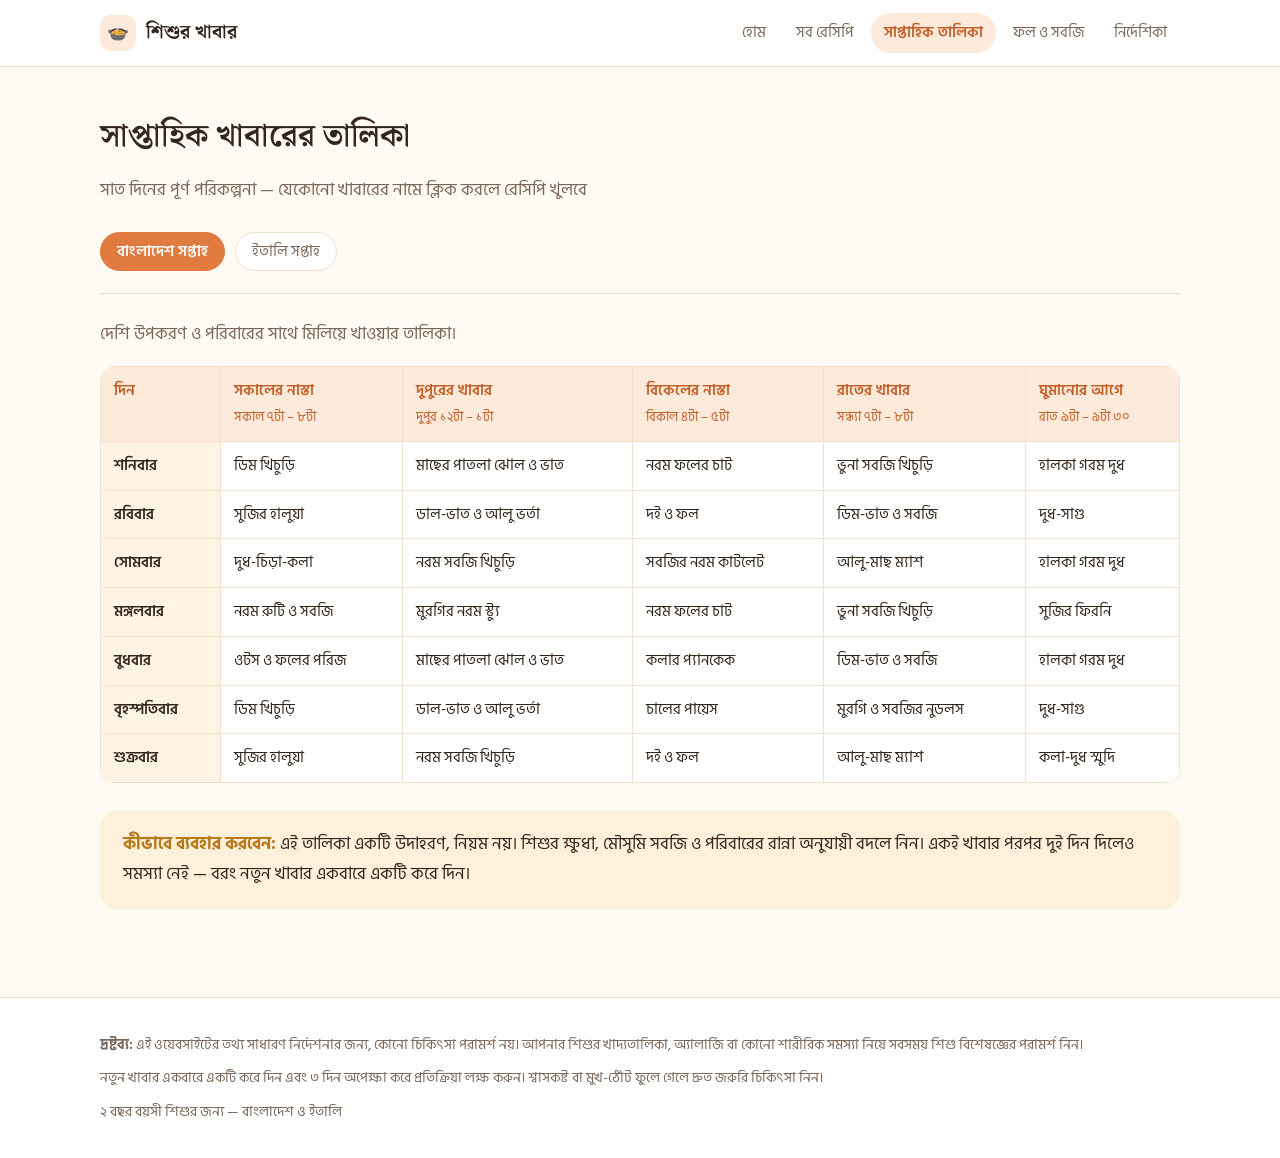
==== meal-plan.html @ a782767d "শিশুর খাবার — Bangla baby-food recipe site for Bangladesh and Italy 32 recipes across five meal time" ====
<!DOCTYPE html>
<html lang="bn">
<head>
<meta charset="utf-8">
<meta name="viewport" content="width=device-width, initial-scale=1">
<title>সাপ্তাহিক খাবারের তালিকা — শিশুর খাবার</title>
<meta name="description" content="বাংলাদেশ ও ইতালির জন্য আলাদা সাত দিনের খাবারের তালিকা — পাঁচ বেলার পূর্ণ পরিকল্পনা।">
<link rel="icon" href="images/favicon.svg" type="image/svg+xml">
<link rel="preconnect" href="https://fonts.googleapis.com">
<link rel="preconnect" href="https://fonts.gstatic.com" crossorigin>
<link href="https://fonts.googleapis.com/css2?family=Hind+Siliguri:wght@400;600;700&family=Noto+Serif+Bengali:wght@500;600;700&display=swap" rel="stylesheet">
<link rel="stylesheet" href="css/style.css">
</head>
<body data-page="plan">

<section>
  <div class="wrap">
    <div class="section-head">
      <h1>সাপ্তাহিক খাবারের তালিকা</h1>
      <p>সাত দিনের পূর্ণ পরিকল্পনা — যেকোনো খাবারের নামে ক্লিক করলে রেসিপি খুলবে</p>
    </div>

    <div class="filters" id="plan-tabs"></div>
    <div id="plan-out"></div>

    <div class="notice" style="margin-top:28px">
      <strong>কীভাবে ব্যবহার করবেন:</strong> এই তালিকা একটি উদাহরণ, নিয়ম নয়।
      শিশুর ক্ষুধা, মৌসুমি সবজি ও পরিবারের রান্না অনুযায়ী বদলে নিন।
      একই খাবার পরপর দুই দিন দিলেও সমস্যা নেই — বরং নতুন খাবার একবারে একটি করে দিন।
    </div>
  </div>
</section>

<script src="js/data.js"></script>
<script src="js/app.js"></script>
</body>
</html>
---- css/style.css ----
/* ============================================================
   শিশুর খাবার — স্টাইলশিট
   ============================================================ */

:root {
  --bg:          #fffaf3;
  --bg-alt:      #fff3e4;
  --surface:     #ffffff;
  --text:        #33261c;
  --text-soft:   #7a6759;
  --line:        #f0e0cc;

  --brand:       #e07a3f;
  --brand-dark:  #c25e26;
  --brand-soft:  #fdeadb;

  --green:       #4a8f5b;
  --green-soft:  #e8f4ea;
  --amber:       #b8791a;
  --amber-soft:  #fdf1dc;

  --radius:      16px;
  --radius-sm:   10px;
  --shadow:      0 2px 4px rgba(80, 50, 25, .05), 0 8px 24px rgba(80, 50, 25, .07);
  --shadow-sm:   0 1px 3px rgba(80, 50, 25, .08);
  --wrap:        1120px;

  --ff-body:     'Hind Siliguri', 'Noto Sans Bengali', system-ui, sans-serif;
  --ff-head:     'Noto Serif Bengali', 'Hind Siliguri', Georgia, serif;
}

@media (prefers-color-scheme: dark) {
  :root {
    --bg:         #191411;
    --bg-alt:     #221a15;
    --surface:    #241c17;
    --text:       #f3e7db;
    --text-soft:  #b3a294;
    --line:       #3a2d24;
    --brand:      #f0955c;
    --brand-dark: #f7b184;
    --brand-soft: #3a2519;
    --green:      #7dbe8d;
    --green-soft: #1e2f22;
    --amber:      #e0ab5c;
    --amber-soft: #33260f;
    --shadow:     0 2px 4px rgba(0,0,0,.2), 0 8px 24px rgba(0,0,0,.3);
    --shadow-sm:  0 1px 3px rgba(0,0,0,.3);
  }
}

* { box-sizing: border-box; }

body {
  margin: 0;
  background: var(--bg);
  color: var(--text);
  font-family: var(--ff-body);
  font-size: 17px;
  line-height: 1.75;
  -webkit-font-smoothing: antialiased;
}

h1, h2, h3, h4 { font-family: var(--ff-head); line-height: 1.4; margin: 0 0 .5em; font-weight: 600; }
h1 { font-size: 2rem; }
h2 { font-size: 1.5rem; }
h3 { font-size: 1.2rem; }
p  { margin: 0 0 1em; }
a  { color: var(--brand-dark); }

img { max-width: 100%; display: block; }

.wrap { max-width: var(--wrap); margin: 0 auto; padding: 0 20px; }
.muted { color: var(--text-soft); }
.center { text-align: center; }

/* ---------------- header ---------------- */
.site-header {
  background: var(--surface);
  border-bottom: 1px solid var(--line);
  position: sticky; top: 0; z-index: 50;
}
.site-header .wrap {
  display: flex; align-items: center; gap: 16px;
  min-height: 66px; flex-wrap: wrap;
}
.logo {
  display: flex; align-items: center; gap: 10px;
  font-family: var(--ff-head); font-size: 1.2rem; font-weight: 700;
  color: var(--text); text-decoration: none; margin-inline-end: auto;
}
.logo-mark {
  width: 36px; height: 36px; border-radius: 11px;
  background: var(--brand-soft); display: grid; place-items: center; font-size: 1.1rem;
}
.nav { display: flex; gap: 4px; flex-wrap: wrap; }
.nav a {
  color: var(--text-soft); text-decoration: none;
  padding: 7px 13px; border-radius: 99px; font-size: .95rem;
  transition: background .15s, color .15s;
}
.nav a:hover { background: var(--bg-alt); color: var(--text); }
.nav a.active { background: var(--brand-soft); color: var(--brand-dark); font-weight: 600; }

/* ---------------- hero ---------------- */
.hero {
  background: linear-gradient(160deg, var(--brand-soft), var(--bg-alt) 70%);
  border-bottom: 1px solid var(--line);
  padding: 56px 0 60px;
}
.hero h1 { font-size: clamp(1.9rem, 5vw, 2.7rem); margin-bottom: .3em; }
.hero p { font-size: 1.08rem; color: var(--text-soft); max-width: 60ch; margin-inline: auto; }
.hero .flags { font-size: 1.6rem; letter-spacing: 6px; margin-bottom: 14px; }

.btn {
  display: inline-block; background: var(--brand); color: #fff;
  padding: 11px 26px; border-radius: 99px; text-decoration: none;
  font-weight: 600; border: none; cursor: pointer; font-family: inherit; font-size: 1rem;
  transition: background .15s, transform .1s;
}
.btn:hover { background: var(--brand-dark); }
.btn:active { transform: translateY(1px); }
.btn-ghost { background: var(--surface); color: var(--brand-dark); border: 1px solid var(--line); }
.btn-ghost:hover { background: var(--bg-alt); }
.btn-row { display: flex; gap: 12px; justify-content: center; flex-wrap: wrap; margin-top: 24px; }

/* ---------------- sections ---------------- */
section { padding: 48px 0; }
.section-head { margin-bottom: 26px; }
.section-head h2 { margin-bottom: .2em; }
.section-head p { color: var(--text-soft); margin: 0; }

/* ---------------- grids & cards ---------------- */
.grid { display: grid; gap: 20px; }
.grid-cat  { grid-template-columns: repeat(auto-fill, minmax(220px, 1fr)); }
.grid-card { grid-template-columns: repeat(auto-fill, minmax(240px, 1fr)); }
.grid-food { grid-template-columns: repeat(auto-fill, minmax(260px, 1fr)); }
.grid-note { grid-template-columns: repeat(auto-fill, minmax(280px, 1fr)); }

.card {
  background: var(--surface); border: 1px solid var(--line);
  border-radius: var(--radius); overflow: hidden;
  text-decoration: none; color: inherit; display: flex; flex-direction: column;
  box-shadow: var(--shadow-sm);
  transition: transform .16s ease, box-shadow .16s ease;
}
a.card:hover { transform: translateY(-3px); box-shadow: var(--shadow); }
.card-img { aspect-ratio: 4 / 3; background: var(--bg-alt); }
.card-img img { width: 100%; height: 100%; object-fit: cover; }
.card-body { padding: 15px 17px 18px; flex: 1; display: flex; flex-direction: column; }
.card-body h3 { margin: 0 0 6px; font-size: 1.08rem; }
.card-body p { font-size: .9rem; color: var(--text-soft); margin: 0 0 12px; flex: 1; }
.card-meta { display: flex; gap: 7px; flex-wrap: wrap; align-items: center; }

.tag {
  font-size: .78rem; padding: 3px 10px; border-radius: 99px;
  background: var(--bg-alt); color: var(--text-soft); white-space: nowrap;
}
.tag-brand { background: var(--brand-soft); color: var(--brand-dark); }

/* category card */
.cat-card { text-align: center; padding: 26px 20px; }
.cat-card img { width: 76px; height: 76px; margin: 0 auto 12px; }
.cat-card h3 { margin-bottom: 2px; }
.cat-card .time { font-size: .85rem; color: var(--brand-dark); margin-bottom: 8px; }
.cat-card p { font-size: .88rem; color: var(--text-soft); margin: 0 0 12px; }
.cat-card .count { font-size: .85rem; font-weight: 600; color: var(--text-soft); }

/* ---------------- filters ---------------- */
.filters {
  display: flex; gap: 10px; flex-wrap: wrap; align-items: center;
  margin-bottom: 26px; padding-bottom: 22px; border-bottom: 1px solid var(--line);
}
.chip {
  border: 1px solid var(--line); background: var(--surface); color: var(--text-soft);
  padding: 7px 16px; border-radius: 99px; cursor: pointer;
  font-family: inherit; font-size: .92rem; transition: all .15s;
}
.chip:hover { border-color: var(--brand); color: var(--brand-dark); }
.chip.on { background: var(--brand); border-color: var(--brand); color: #fff; font-weight: 600; }
.search {
  flex: 1; min-width: 190px; padding: 9px 16px;
  border: 1px solid var(--line); border-radius: 99px;
  background: var(--surface); color: var(--text);
  font-family: inherit; font-size: .95rem;
}
.search:focus { outline: 2px solid var(--brand); outline-offset: 1px; }
.filter-label { font-size: .9rem; color: var(--text-soft); }

/* ---------------- recipe detail ---------------- */
.recipe-head { display: grid; gap: 28px; grid-template-columns: minmax(0, 380px) 1fr; align-items: start; }
.recipe-head img { border-radius: var(--radius); border: 1px solid var(--line); width: 100%; }
.recipe-head h1 { margin-bottom: .2em; }
.badges { display: flex; gap: 8px; flex-wrap: wrap; margin: 14px 0 18px; }

.panel {
  background: var(--surface); border: 1px solid var(--line);
  border-radius: var(--radius); padding: 22px 24px; margin-bottom: 22px;
}
.panel h2 { font-size: 1.2rem; display: flex; align-items: center; gap: 9px; margin-bottom: .6em; }
.panel ul, .panel ol { margin: 0; padding-inline-start: 1.3em; }
.panel ol { list-style-type: bengali; }
.panel li { margin-bottom: .5em; }
.panel li::marker { color: var(--brand); font-weight: 600; }

.panel-good { background: var(--green-soft); border-color: transparent; }
.panel-good h2 { color: var(--green); }
.panel-good li::marker { color: var(--green); }
.panel-warn { background: var(--amber-soft); border-color: transparent; }
.panel-warn h2 { color: var(--amber); }
.panel-warn li::marker { color: var(--amber); }

.two-col { display: grid; gap: 22px; grid-template-columns: 1fr 1fr; align-items: start; }

.backlink {
  display: inline-block; margin-bottom: 18px;
  color: var(--text-soft); text-decoration: none; font-size: .93rem;
}
.backlink:hover { color: var(--brand-dark); }

/* ---------------- meal plan table ---------------- */
.table-scroll { overflow-x: auto; -webkit-overflow-scrolling: touch; }
table.plan {
  width: 100%; min-width: 780px; border-collapse: collapse;
  background: var(--surface); border-radius: var(--radius); overflow: hidden;
  box-shadow: var(--shadow-sm);
}
table.plan th, table.plan td {
  border: 1px solid var(--line); padding: 11px 13px;
  text-align: start; vertical-align: top; font-size: .92rem;
}
table.plan thead th { background: var(--brand-soft); color: var(--brand-dark); font-weight: 600; }
table.plan tbody th { background: var(--bg-alt); white-space: nowrap; font-weight: 600; }
table.plan td a { color: var(--text); text-decoration: none; }
table.plan td a:hover { color: var(--brand-dark); text-decoration: underline; }

/* ---------------- foods ---------------- */
.food-card { padding: 20px 22px; }
.food-card h3 { margin-bottom: 4px; display: flex; align-items: center; gap: 8px; }
.food-card .season { font-size: .82rem; color: var(--brand-dark); margin-bottom: 12px; }
.food-card dt { font-weight: 600; font-size: .85rem; color: var(--text-soft); margin-top: 11px; }
.food-card dd { margin: 2px 0 0; font-size: .92rem; }
.food-card dl { margin: 0; }

/* ---------------- notice / footer ---------------- */
.notice {
  background: var(--amber-soft); border: 1px solid transparent;
  border-radius: var(--radius); padding: 18px 22px; color: var(--text);
}
.notice strong { color: var(--amber); }

.site-footer {
  background: var(--surface); border-top: 1px solid var(--line);
  padding: 34px 0; margin-top: 40px; font-size: .9rem; color: var(--text-soft);
}
.site-footer p { margin: 0 0 .6em; }
.site-footer p:last-child { margin: 0; }

.empty { text-align: center; padding: 60px 20px; color: var(--text-soft); }

/* ---------------- responsive ---------------- */
@media (max-width: 780px) {
  .recipe-head { grid-template-columns: 1fr; }
  .two-col { grid-template-columns: 1fr; }
  .hero { padding: 40px 0 44px; }
  section { padding: 36px 0; }
  body { font-size: 16px; }
  .site-header .wrap { min-height: 58px; padding-block: 8px; }
  .logo { font-size: 1.05rem; }
  .nav a { padding: 6px 10px; font-size: .88rem; }
}

/* ---------------- print (রেসিপি ছাপানোর জন্য) ---------------- */
@media print {
  .site-header, .site-footer, .backlink, .btn, .filters, .no-print { display: none !important; }
  body { background: #fff; color: #000; font-size: 12pt; }
  .panel { border: 1px solid #ccc; background: #fff !important; page-break-inside: avoid; }
  .recipe-head { grid-template-columns: 1fr; }
  .recipe-head img { max-width: 240px; }
  a { text-decoration: none; color: #000; }
}
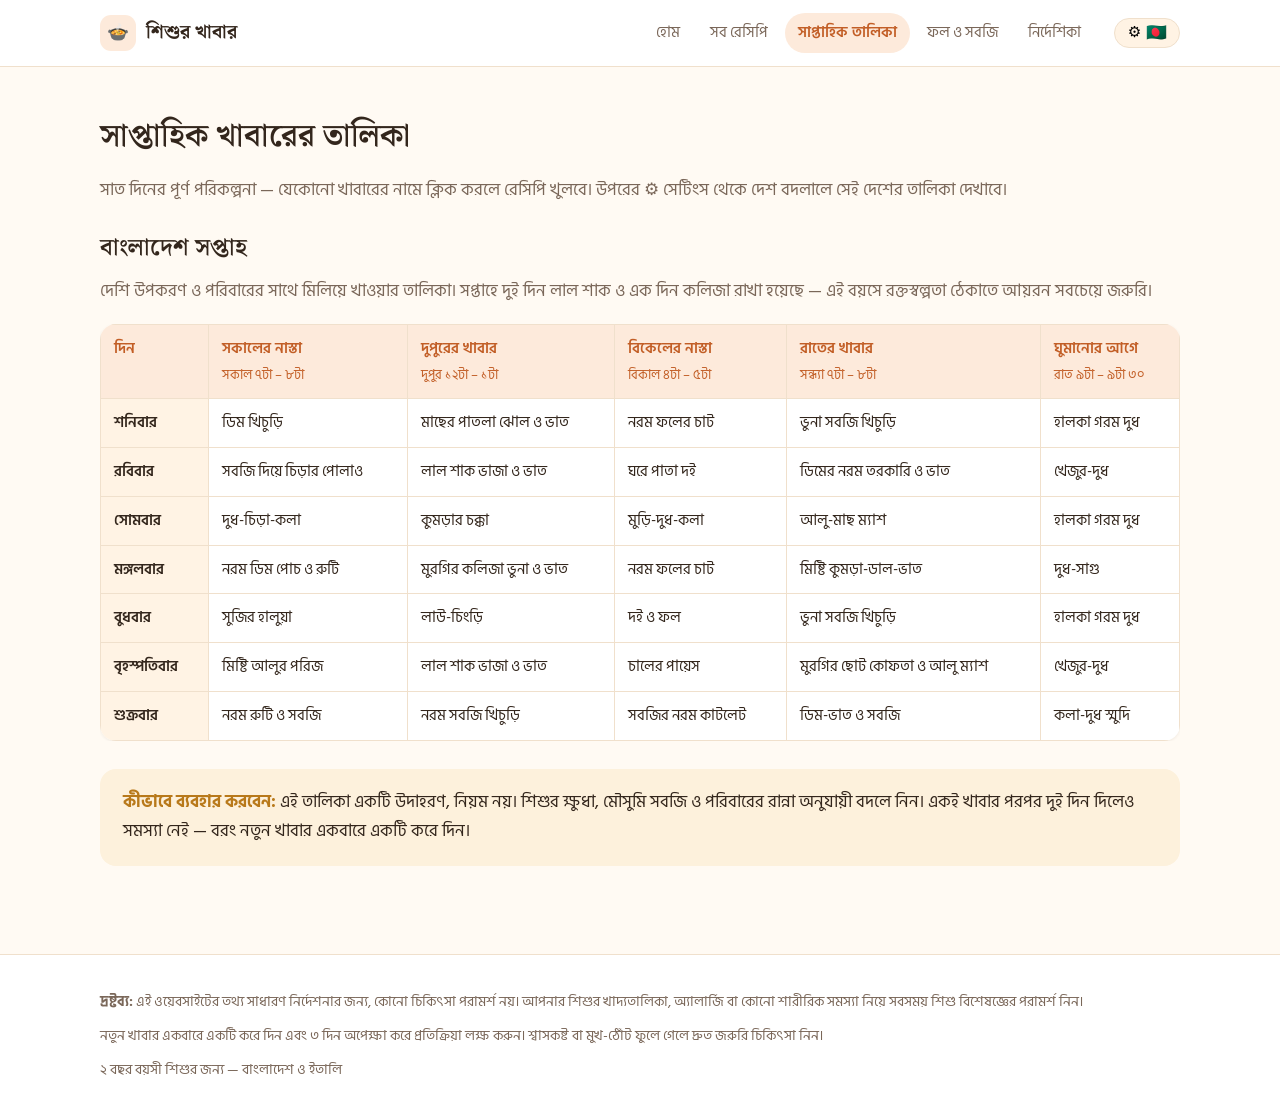
==== commit 490aa495: "Show one country at a time, chosen from a settings menu Bangladeshi and Italian dishes appearing sid" ====
--- a/meal-plan.html
+++ b/meal-plan.html
@@ -17,10 +17,10 @@
   <div class="wrap">
     <div class="section-head">
       <h1>সাপ্তাহিক খাবারের তালিকা</h1>
-      <p>সাত দিনের পূর্ণ পরিকল্পনা — যেকোনো খাবারের নামে ক্লিক করলে রেসিপি খুলবে</p>
+      <p>সাত দিনের পূর্ণ পরিকল্পনা — যেকোনো খাবারের নামে ক্লিক করলে রেসিপি খুলবে।
+         উপরের ⚙️ সেটিংস থেকে দেশ বদলালে সেই দেশের তালিকা দেখাবে।</p>
     </div>
 
-    <div class="filters" id="plan-tabs"></div>
     <div id="plan-out"></div>
 
     <div class="notice" style="margin-top:28px">
--- a/css/style.css
+++ b/css/style.css
@@ -102,6 +102,44 @@
 .nav a:hover { background: var(--bg-alt); color: var(--text); }
 .nav a.active { background: var(--brand-soft); color: var(--brand-dark); font-weight: 600; }
 
+/* ---------------- settings ---------------- */
+.settings { position: relative; margin-inline-start: 4px; }
+.settings-btn {
+  display: flex; align-items: center; gap: 5px;
+  background: var(--bg-alt); border: 1px solid var(--line);
+  border-radius: 99px; padding: 6px 12px; cursor: pointer;
+  font-family: inherit; font-size: .95rem; line-height: 1;
+  transition: background .15s, border-color .15s;
+}
+.settings-btn:hover { background: var(--brand-soft); border-color: var(--brand); }
+.settings-btn .settings-flag { font-size: 1.05rem; }
+
+.settings-panel {
+  position: absolute; inset-inline-end: 0; top: calc(100% + 10px);
+  width: 260px; z-index: 60;
+  background: var(--surface); border: 1px solid var(--line);
+  border-radius: var(--radius); box-shadow: var(--shadow);
+  padding: 16px 18px;
+}
+.settings-panel[hidden] { display: none; }
+.settings-panel h4 {
+  margin: 0 0 10px; font-family: var(--ff-body);
+  font-size: .92rem; font-weight: 600; color: var(--text-soft);
+}
+.settings-opt {
+  display: flex; align-items: center; gap: 10px;
+  padding: 9px 11px; border-radius: var(--radius-sm);
+  cursor: pointer; font-size: .98rem;
+  transition: background .12s;
+}
+.settings-opt:hover { background: var(--bg-alt); }
+.settings-opt input { accent-color: var(--brand); width: 16px; height: 16px; cursor: pointer; }
+.settings-opt:has(input:checked) { background: var(--brand-soft); font-weight: 600; }
+.settings-note {
+  margin: 12px 0 0; padding-top: 11px; border-top: 1px solid var(--line);
+  font-size: .8rem; line-height: 1.6; color: var(--text-soft);
+}
+
 /* ---------------- hero ---------------- */
 .hero {
   background: linear-gradient(160deg, var(--brand-soft), var(--bg-alt) 70%);
@@ -268,11 +306,19 @@
   .site-header .wrap { min-height: 58px; padding-block: 8px; }
   .logo { font-size: 1.05rem; }
   .nav a { padding: 6px 10px; font-size: .88rem; }
+
+  /* ছোট পর্দায় সেটিংস বোতাম বাঁ দিকে চলে আসে, তাই প্যানেল ডান দিকে খুলবে —
+     নয়তো পর্দার বাইরে বেরিয়ে যায় */
+  .settings-panel {
+    inset-inline-end: auto;
+    inset-inline-start: 0;
+    width: min(260px, calc(100vw - 40px));
+  }
 }
 
 /* ---------------- print (রেসিপি ছাপানোর জন্য) ---------------- */
 @media print {
-  .site-header, .site-footer, .backlink, .btn, .filters, .no-print { display: none !important; }
+  .site-header, .site-footer, .backlink, .btn, .filters, .settings, .no-print { display: none !important; }
   body { background: #fff; color: #000; font-size: 12pt; }
   .panel { border: 1px solid #ccc; background: #fff !important; page-break-inside: avoid; }
   .recipe-head { grid-template-columns: 1fr; }
